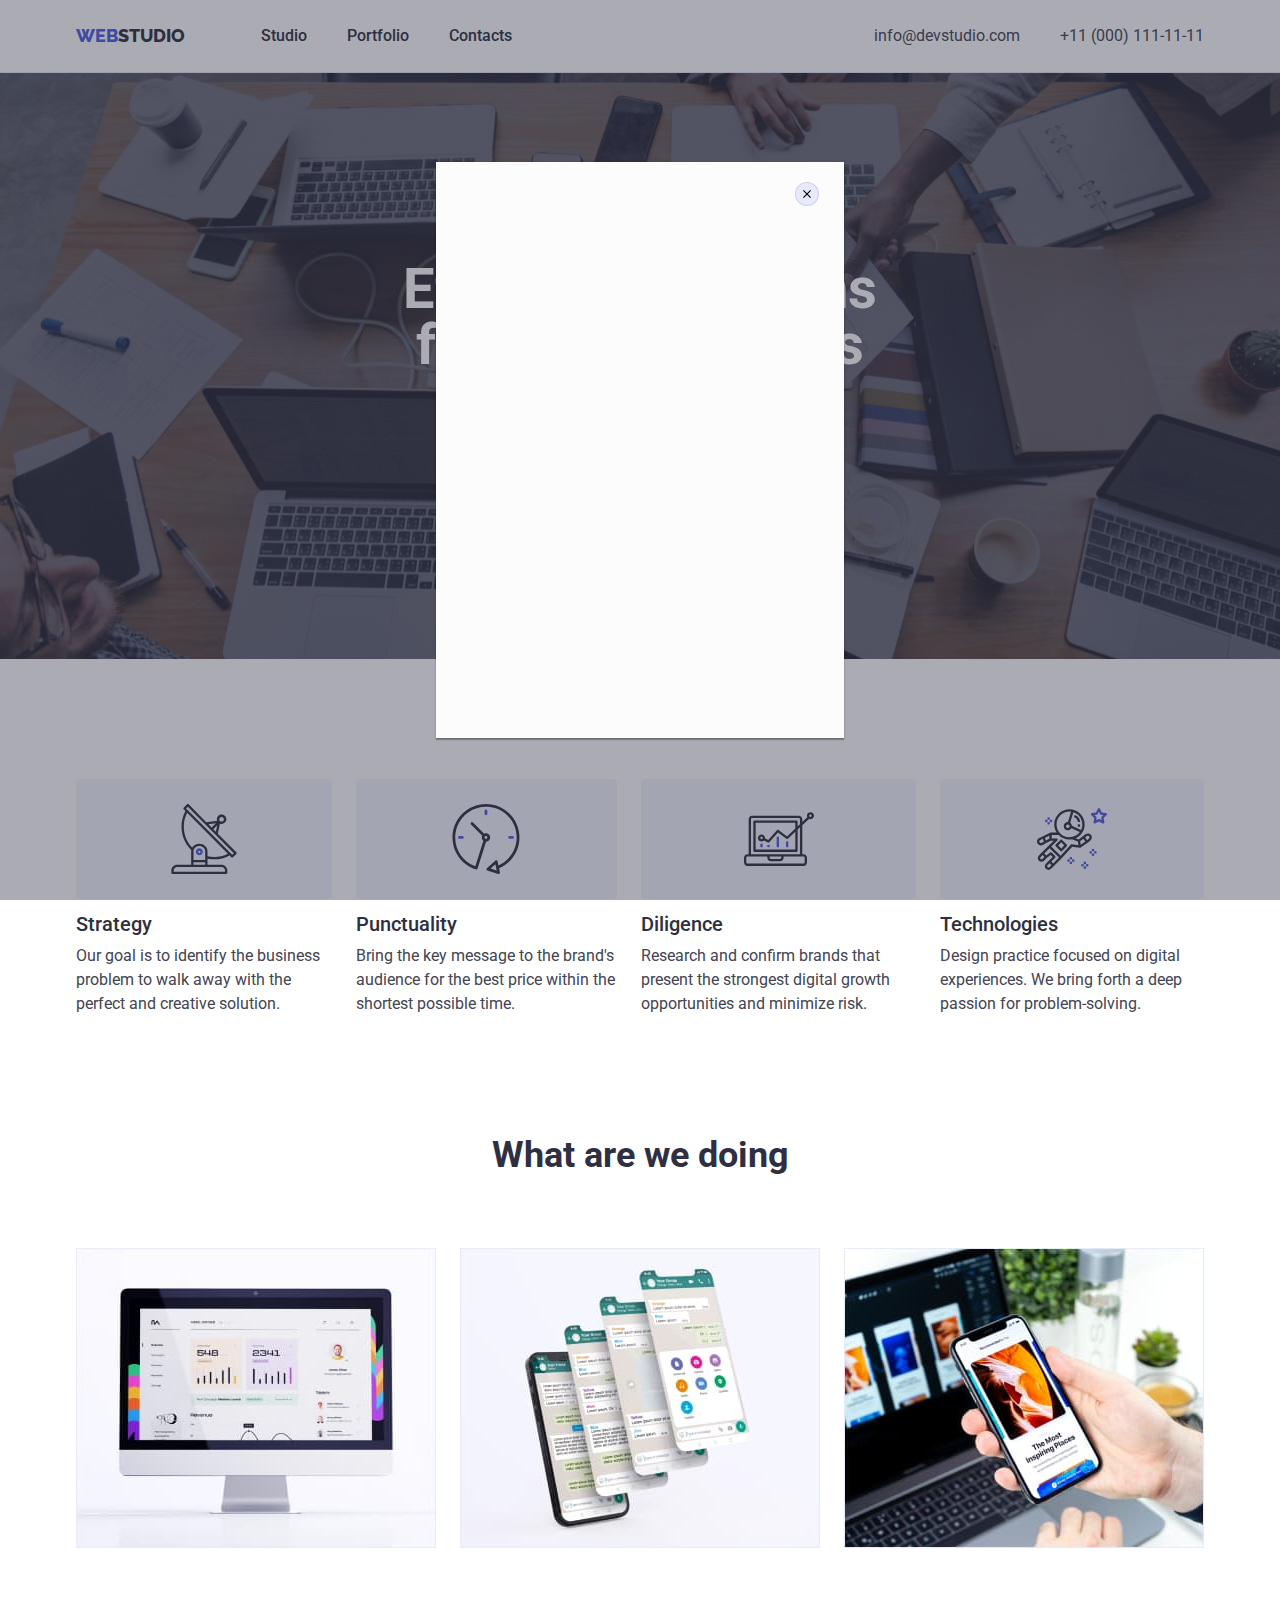
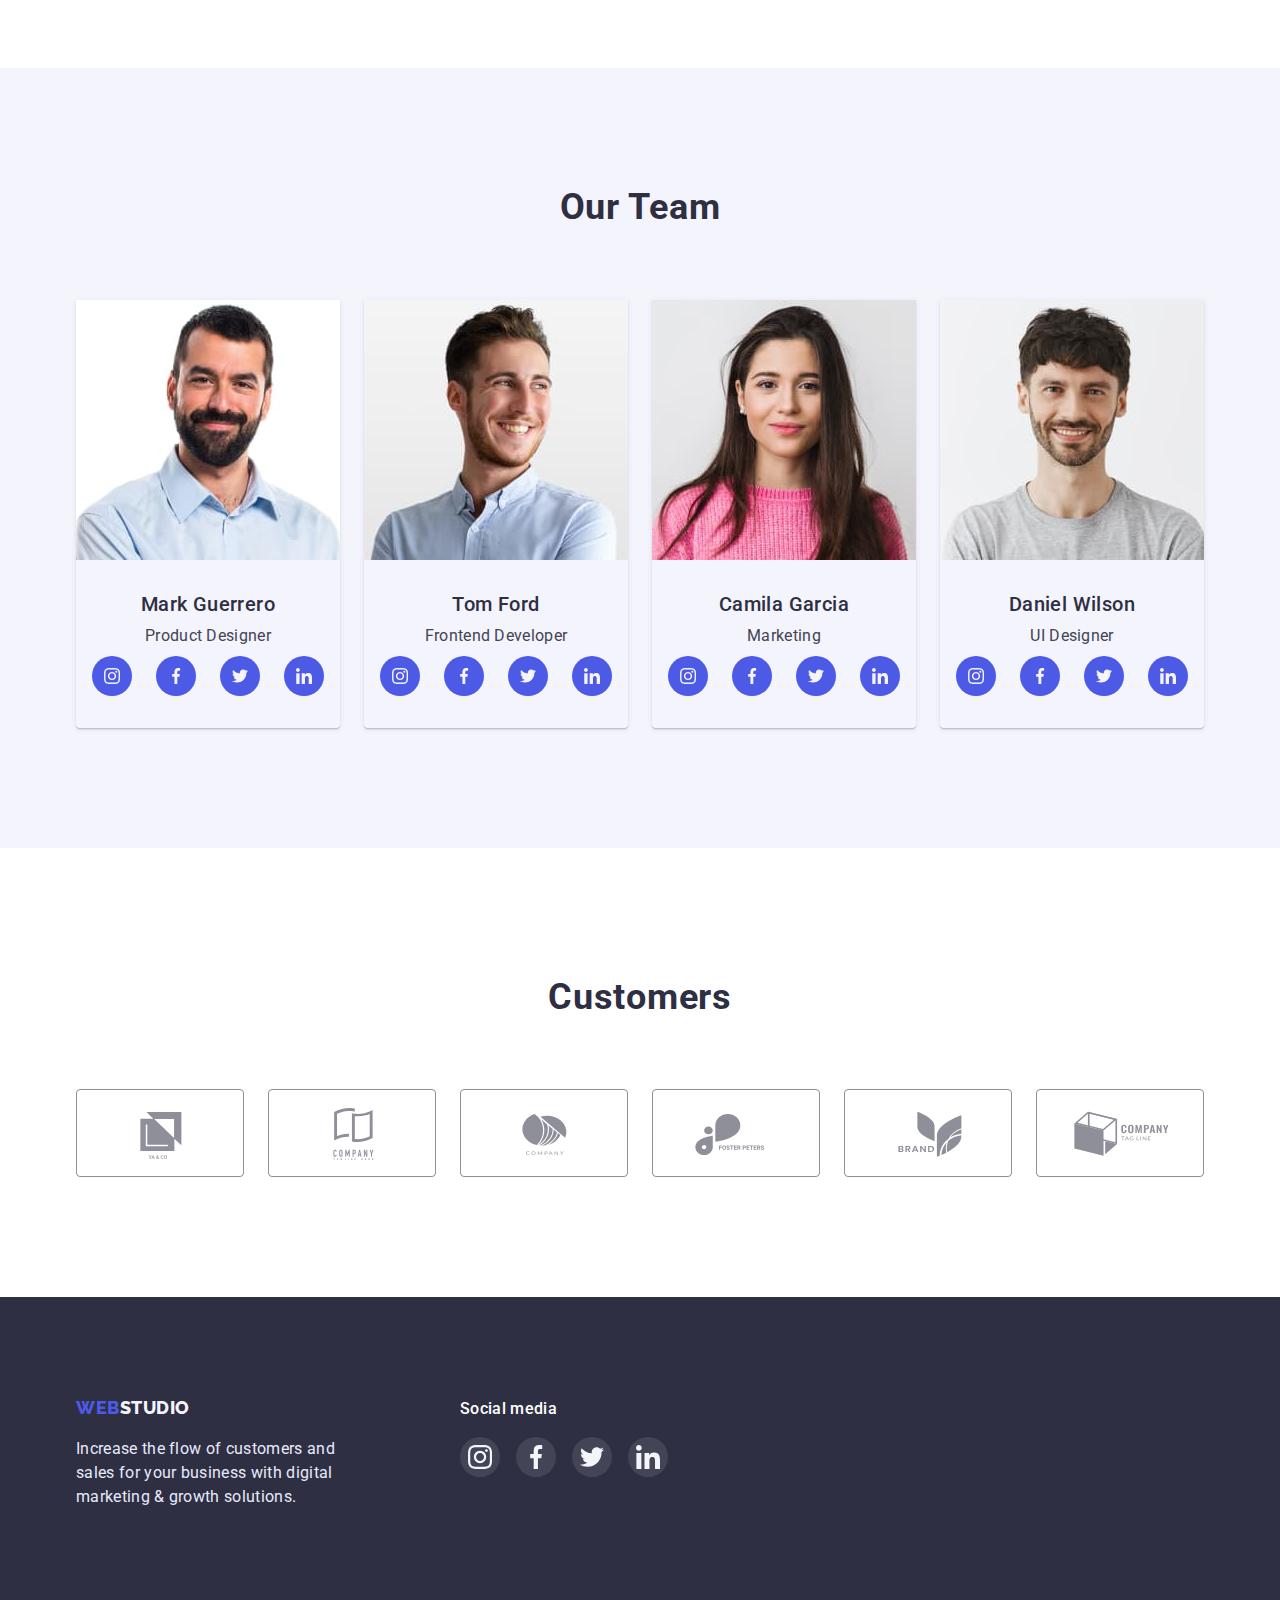
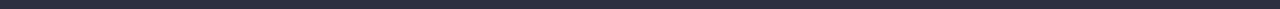
==== index.html @ 288a05f1 "1" ====
<!DOCTYPE html>
<html lang="en">
  <head>
    <meta charset="UTF-8" />
    <meta http-equiv="X-UA-Compatible" content="IE=edge" />
    <meta name="viewport" content="width=device-width, initial-scale=1.0" />
    <title>Document</title>
    <link
      rel="stylesheet"
      href="https://cdn.jsdelivr.net/npm/modern-normalize@1.1.0/modern-normalize.min.css"
    />
    <link rel="preconnect" href="https://fonts.googleapis.com" />
    <link rel="preconnect" href="https://fonts.gstatic.com" crossorigin />
    <link
      href="https://fonts.googleapis.com/css2?family=Raleway:wght@800&family=Roboto:wght@400;500;700;900&display=swap"
      rel="stylesheet"
    />
    <link rel="stylesheet" href="./css/styles.css" />
  </head>
  <body>
    <!--Шапка-->
    <header class="header">
      <div class="container flex-header">
        <nav class="nav">
          <a class="logo link" href="./index.html"
            ><span class="span-logo">Web</span>Studio</a
          >
          <ul class="menu list">
            <li class="menu-item">
              <a class="menu-list link" href="./index.html">Studio</a>
            </li>
            <li class="menu-item">
              <a class="menu-list link" href="./portfolio.html">Portfolio</a>
            </li>
            <li class="menu-item">
              <a class="menu-list link" href="">Contacts</a>
            </li>
          </ul>
        </nav>
        <!--контакти-->
        <ul class="header-contact list">
          <li class="contact-item">
            <a class="contact-link link" href="mailto:info@devstudio.com"
              >info@devstudio.com</a
            >
          </li>
          <li class="contact-item">
            <a class="contact-link link" href="tel:+110001111111"
              >+11 (000) 111-11-11</a
            >
          </li>
        </ul>
      </div>
    </header>
    <main>
      <!--Hero-->
      <section class="hero">
        <div class="container">
          <h1 class="hero-title">
            Effective Solutions <br />
            for Your Business
          </h1>
          <button class="hero-btn" type="button" data-modal-open>
            Order Service
          </button>
        </div>
      </section>
      <!--навички-->
      <section class="about">
        <div class="container">
          <h2 class="visually-hidden">Our qualities</h2>
          <ul class="about-list list">
            <li class="about-item icon-strategy">
              <div class="icon">
                <svg width="70" height="70">
                  <use href="./images/sprite.svg#icon-strategy"></use>
                </svg>
              </div>
              <h3 class="about-title">Strategy</h3>
              <p class="about-text">
                Our goal is to identify the business problem to walk away with
                the perfect and creative solution.
              </p>
            </li>
            <li class="about-item icon-punctualy">
              <div class="icon">
                <svg width="70" height="70">
                  <use href="./images/sprite.svg#icon-punctuality"></use>
                </svg>
              </div>
              <h3 class="about-title">Punctuality</h3>
              <p class="about-text">
                Bring the key message to the brand's audience for the best price
                within the shortest possible time.
              </p>
            </li>
            <li class="about-item icon-diligence">
              <div class="icon">
                <svg width="70" height="70">
                  <use href="./images/sprite.svg#icon-diligence"></use>
                </svg>
              </div>
              <h3 class="about-title">Diligence</h3>
              <p class="about-text">
                Research and confirm brands that present the strongest digital
                growth opportunities and minimize risk.
              </p>
            </li>
            <li class="about-item icon-tehnologies">
              <div class="icon">
                <svg width="70" height="70">
                  <use href="./images/sprite.svg#icon-technologies"></use>
                </svg>
              </div>
              <h3 class="about-title">Technologies</h3>
              <p class="about-text">
                Design practice focused on digital experiences. We bring forth a
                deep passion for problem-solving.
              </p>
            </li>
          </ul>
        </div>
      </section>
      <!--що ми робимо-->
      <section class="work">
        <div class="container">
          <h2 class="work-title">What are we doing</h2>
          <ul class="work-list list">
            <li class="work-item">
              <img
                src="./images/Rectangle1.jpg"
                alt="computer monitor"
                width="360"
                height="300"
              />
            </li>
            <li class="work-item">
              <img
                src="./images/Rectangle2.jpg"
                alt="smartphone"
                width="360"
                height="300"
              />
            </li>
            <li class="work-item">
              <img
                src="./images/Rectangle3.jpg"
                alt="smartphone with laptop"
                width="360"
                height="300"
              />
            </li>
          </ul>
        </div>
      </section>
      <!--our-team-->
      <section class="team-section">
        <div class="container">
          <h2 class="team-title">Our Team</h2>
          <ul class="team-list list">
            <li class="team-item">
              <img
                src="./images/Mark-Guerrero.jpg"
                alt="Mark-Guerrero"
                width="264"
                height="260"
              />
              <div class="team-card">
                <h3 class="title-team">Mark Guerrero</h3>
                <p class="team-text">Product Designer</p>
                <ul class="soc-list list">
                  <li class="soc-item-team">
                    <a class="soc-link-team link" href="">
                      <svg width="16" height="16" class="icon-team">
                        <use href="./images/sprite.svg#icon-instagram"></use>
                      </svg>
                    </a>
                  </li>
                  <li class="soc-item-team">
                    <a class="soc-link-team link" href=""
                      ><svg width="16" height="16" class="icon-team">
                        <use
                          href="./images/sprite.svg#icon-facebook"
                        ></use></svg
                    ></a>
                  </li>
                  <li class="soc-item-team">
                    <a class="soc-link-team link" href=""
                      ><svg width="16" height="16" class="icon-team">
                        <use href="./images/sprite.svg#icon-twitter"></use></svg
                    ></a>
                  </li>
                  <li class="soc-item-team">
                    <a class="soc-link-team link" href=""
                      ><svg width="16" height="16" class="icon-team">
                        <use
                          href="./images/sprite.svg#icon-linkedin"
                        ></use></svg
                    ></a>
                  </li>
                </ul>
              </div>
            </li>
            <li class="team-item">
              <img
                src="./images/Tom-Ford.jpg"
                alt="Tom-Ford"
                width="264"
                height="260"
              />
              <div class="team-card">
                <h3 class="title-team">Tom Ford</h3>
                <p class="team-text">Frontend Developer</p>
                <ul class="soc-list list">
                  <li class="soc-item-team">
                    <a class="soc-link-team link" href="">
                      <svg width="16" height="16" class="icon-team">
                        <use href="./images/sprite.svg#icon-instagram"></use>
                      </svg>
                    </a>
                  </li>
                  <li class="soc-item-team">
                    <a class="soc-link-team link" href=""
                      ><svg width="16" height="16" class="icon-team">
                        <use
                          href="./images/sprite.svg#icon-facebook"
                        ></use></svg
                    ></a>
                  </li>
                  <li class="soc-item-team">
                    <a class="soc-link-team link" href=""
                      ><svg width="16" height="16" class="icon-team">
                        <use href="./images/sprite.svg#icon-twitter"></use></svg
                    ></a>
                  </li>
                  <li class="soc-item-team">
                    <a class="soc-link-team link" href=""
                      ><svg width="16" height="16" class="icon-team">
                        <use
                          href="./images/sprite.svg#icon-linkedin"
                        ></use></svg
                    ></a>
                  </li>
                </ul>
              </div>
            </li>
            <li class="team-item">
              <img
                src="./images/Camila-Garcia.jpg"
                alt="Camila-Garcia"
                width="264"
                height="260"
              />
              <div class="team-card">
                <h3 class="title-team">Camila Garcia</h3>
                <p class="team-text">Marketing</p>
                <ul class="soc-list list">
                  <li class="soc-item-team">
                    <a class="soc-link-team link" href="">
                      <svg width="16" height="16" class="icon-team">
                        <use href="./images/sprite.svg#icon-instagram"></use>
                      </svg>
                    </a>
                  </li>
                  <li class="soc-item-team">
                    <a class="soc-link-team link" href=""
                      ><svg width="16" height="16" class="icon-team">
                        <use
                          href="./images/sprite.svg#icon-facebook"
                        ></use></svg
                    ></a>
                  </li>
                  <li class="soc-item-team">
                    <a class="soc-link-team link" href=""
                      ><svg width="16" height="16" class="icon-team">
                        <use href="./images/sprite.svg#icon-twitter"></use></svg
                    ></a>
                  </li>
                  <li class="soc-item-team">
                    <a class="soc-link-team link" href=""
                      ><svg width="16" height="16" class="icon-team">
                        <use
                          href="./images/sprite.svg#icon-linkedin"
                        ></use></svg
                    ></a>
                  </li>
                </ul>
              </div>
            </li>
            <li class="team-item">
              <img
                src="./images/Daniel-Wilson.jpg"
                alt="Daniel-Wilson"
                width="264"
                height="260"
              />
              <div class="team-card">
                <h3 class="title-team">Daniel Wilson</h3>
                <p class="team-text">UI Designer</p>
                <ul class="soc-list list">
                  <li class="soc-item-team">
                    <a class="soc-link-team link" href="">
                      <svg width="16" height="16" class="icon-team">
                        <use href="./images/sprite.svg#icon-instagram"></use>
                      </svg>
                    </a>
                  </li>
                  <li class="soc-item-team">
                    <a class="soc-link-team link" href=""
                      ><svg width="16" height="16" class="icon-team">
                        <use
                          href="./images/sprite.svg#icon-facebook"
                        ></use></svg
                    ></a>
                  </li>
                  <li class="soc-item-team">
                    <a class="soc-link-team link" href=""
                      ><svg width="16" height="16" class="icon-team">
                        <use href="./images/sprite.svg#icon-twitter"></use></svg
                    ></a>
                  </li>
                  <li class="soc-item-team">
                    <a class="soc-link-team link" href=""
                      ><svg width="16" height="16" class="icon-team">
                        <use
                          href="./images/sprite.svg#icon-linkedin"
                        ></use></svg
                    ></a>
                  </li>
                </ul>
              </div>
            </li>
          </ul>
        </div>
      </section>
      <section class="customers">
        <div class="container">
          <h2 class="customers-title">Customers</h2>
          <ul class="customers-list list">
            <li class="customers-item">
              <a class="customers-link" href="">
                <svg class="icon-customers" width="104" height="56">
                  <use
                    href="./images/sprite.svg#icon-Logo1
                  "
                  ></use></svg
              ></a>
            </li>
            <li class="customers-item">
              <a class="customers-link" href="">
                <svg class="icon-customers" width="104" height="56">
                  <use href="./images/sprite.svg#icon-Logo2"></use></svg
              ></a>
            </li>
            <li class="customers-item">
              <a class="customers-link" href="">
                <svg class="icon-customers" width="104" height="56">
                  <use href="./images/sprite.svg#icon-Logo3"></use></svg
              ></a>
            </li>
            <li class="customers-item">
              <a class="customers-link" href="">
                <svg class="icon-customers" width="104" height="56">
                  <use href="./images/sprite.svg#icon-Logo4"></use></svg
              ></a>
            </li>
            <li class="customers-item">
              <a class="customers-link" href="">
                <svg class="icon-customers" width="104" height="56">
                  <use href="./images/sprite.svg#icon-Logo5"></use></svg
              ></a>
            </li>
            <li class="customers-item">
              <a class="customers-link" href="">
                <svg class="icon-customers" width="104" height="56">
                  <use href="./images/sprite.svg#icon-Logo6"></use></svg
              ></a>
            </li>
          </ul>
        </div>
      </section>
    </main>
    <footer class="footer">
      <div class="container flex-footer">
        <div class="old-footer">
          <a class="logo-footer link" href="./index.html"
            ><span class="footer-span-logo">Web</span>Studio</a
          >
          <p class="footer-text">
            Increase the flow of customers and sales for your business with
            digital marketing & growth solutions.
          </p>
        </div>

        <div class="soc-div">
          <h2 class="media">Social media</h2>
          <ul class="soc-list list">
            <li class="soc-item">
              <a class="soc-link link" href="">
                <svg width="24" height="24" class="icon-footer">
                  <use href="./images/sprite.svg#icon-instagram"></use>
                </svg>
              </a>
            </li>
            <li class="soc-item">
              <a class="soc-link link" href=""
                ><svg width="24" height="24" class="icon-footer">
                  <use href="./images/sprite.svg#icon-facebook"></use></svg
              ></a>
            </li>
            <li class="soc-item">
              <a class="soc-link link" href=""
                ><svg width="24" height="24" class="icon-footer">
                  <use href="./images/sprite.svg#icon-twitter"></use></svg
              ></a>
            </li>
            <li class="soc-item">
              <a class="soc-link link" href=""
                ><svg width="24" height="24" class="icon-footer">
                  <use href="./images/sprite.svg#icon-linkedin"></use></svg
              ></a>
            </li>
          </ul>
        </div>
      </div>
    </footer>
    <div class="backdrop" data-modal>
      <div class="modal">
        <button type="button" class="modal-close-btn" data-modal-close>
          <svg class="modal-close-btn-icon" width="8" height="8">
            <use href="./images/sprite.svg#close-modal"></use>
          </svg>
        </button>
      </div>
    </div>
    <script src="./js/modal.js"></script>
  </body>
</html>
---- css/styles.css ----
:root {
  --NAVY-BLUE: #2e2f42;
  --IRIS: #4d5ae5;
  --HOVER: #434455;
  --white: #ffffff;
  --ocean: #404bbf;
  --transition-dur-and-func: 2250ms cubic-bezier(0.4, 0, 0.2, 1);
}

/* основной текст NAVY BLUE  color: #2E2F42*/
/* заголовок секции герой color: #FFFFFF; */
/* вторичный текст SLATE color: #434455; */
/* текст футер логотипа CLOUD  IRIS color: #4D5AE5; color: #F4F4FD; */
/* текст футер CORNFLOWER color: #E7E9FC; */
/* твет акцент IRIS color: #4D5AE5; */
/* цвет фона темный NAVY BLUE background: #2E2F42;*/
/* цвет фона светлый background: #F4F4FD; */
/* цвет фона белый background: #FFFFFF; */

/* сброс стилей */
h1,
h2,
h3,
h4,
h5,
h6,
p {
  margin-top: 0;
  margin-bottom: 0;
}

ul,
ol {
  margin-top: 0;
  margin-bottom: 0;
  padding-left: 0;
}

.link {
  text-decoration: none;
}

.list {
  list-style: none;
}

img {
  display: block;
  max-width: 100%;
}

/* end */

/* глобальные */

body {
  font-family: "Roboto";
  font-weight: 500;
  font-size: 16px;
  line-height: 1.5;
  color: var(--NAVY-BLUE);
}

button {
  cursor: pointer;
}

/* end */

/* container */

.container {
  width: 1158px;
  margin: auto;
  padding: 0 15px;
}

/* end */

/* Хедер */
.list {
  display: flex;
}
.header {
  padding: 24px 0;
  border-bottom: 1px solid #e7e9fc;
}

.logo {
  font-family: "Raleway";
  font-weight: 800;
  font-size: 18px;
  line-height: 1.3;
  color: var(--NAVY-BLUE);
  text-transform: uppercase;
  margin-right: 76px;
}

.logo:focus {
  color: var(--IRIS);
}

.span-logo {
  color: var(--IRIS);
}

.nav {
  display: flex;
}
.menu {
  display: flex;
}

.menu-item:not(:last-child) {
  margin-right: 40px;
}

.menu-list {
  font-weight: 500;
  font-size: 16px;
  line-height: 1.5;
  color: var(--NAVY-BLUE);
}
.menu-list:hover,
.menu-list:focus {
  color: var(--IRIS);
}

.header-contact {
  display: flex;
  margin-left: auto;
}

.contact-link {
  font-weight: 400;
  font-size: 16px;
  line-height: 1.5;
  color: var(--HOVER);
}

.contact-link:hover,
.contact-link:focus {
  color: var(--IRIS);
}
.flex-header {
  display: flex;
}

.contact-item:not(:last-child) {
  margin-right: 40px;
}
/* end */

/* heto */

.hero {
  background-color: var(--NAVY-BLUE);
  background-image: linear-gradient(
      to right,
      rgba(46, 47, 66, 0.7),
      rgba(46, 47, 66, 0.7)
    ),
    url(../images/bkc-img.jpg);
  background-repeat: no-repeat;
  object-fit: cover;
  padding: 188px 0;
  text-align: center;
  max-width: 1440px;
  margin: 0 auto;
}

.hero-title {
  color: var(--white);
  font-weight: 700;
  font-size: 56px;
  line-height: 1;
  margin-bottom: 48px;
  /* width: 494px; */
}

.hero-btn {
  background: #4d5ae5;
  color: var(--white);
  font-weight: 500;
  box-shadow: 0px 4px 4px rgba(0, 0, 0, 0.15);
  border-radius: 4px;
  padding: 16px 32px;
  border: none;
}

.hero-btn:hover,
.hero-btn:focus {
  background-color: var(--ocean);
}

/* end */

/* about */

.about {
  padding: 120px 0;
}

.visually-hidden {
  position: absolute;
  white-space: nowrap;
  width: 1px;
  height: 1px;
  overflow: hidden;
  border: 0;
  padding: 0;
  clip: rect(0 0 0 0);
  clip-path: inset(50%);
  margin: -1px;
}

.about-list {
  display: flex;
}

.about-list .icon {
  display: flex;
  align-items: center;
  justify-content: center;

  width: 100%;
  height: 120px;
  margin-bottom: 13px;

  background-color: #f4f4fd;
  border-radius: 4px;
}
.about-item {
  width: calc((100%-72) / 4);
  margin-right: 24px;
}

.about-item:last-child {
  margin-right: 0;
}

.about-title {
  font-weight: 500;
  font-size: 20px;
  line-height: 24px;
  margin-bottom: 8px;
}

.about-text {
  color: var(--HOVER);
  font-weight: 400;
  font-size: 16px;
  line-height: 1.5;
}

/* .about-item::before {
  display: block;
  content: "";
  background-size: contain;
  background-repeat: no-repeat;
  background-position: center;
  height: 112px;
  background-color: #f4f4fd;
}

.icon-strategy::before {
  background-image: url(../images/strategy.svg);
}

.icon-punctualy::before {
  background-image: url(../images/punctuality.svg);
}

.icon-diligence::before {
  background-image: url(../images/diligence.svg);
}

.icon-tehnologies::before {
  background-image: url(../images/technologies.svg);
} */

/* end */

/* work */

.work {
  padding-bottom: 120px;
}

.work-title {
  text-align: center;
  font-size: 36px;
  line-height: 1.1;
  margin-bottom: 72px;
}

.work-list {
  display: flex;
}

.work-item {
  width: calc((100%-48) / 3);
  margin-right: 24px;
}

.work-item:last-child {
  margin: 0;
}

/* end */

/* team */

.team-section {
  padding: 120px 0;
  background-color: #f4f4fd;
}

.team-list {
  display: flex;
}

.team-title {
  font-size: 36px;
  line-height: 1.1;
  text-align: center;
  letter-spacing: 0.02em;
  text-transform: capitalize;
  margin-bottom: 72px;
  color: var(--NAVY-BLUE);
}

.team-item {
  box-shadow: 0px 1px 6px rgba(46, 47, 66, 0.08),
    0px 1px 1px rgba(46, 47, 66, 0.16), 0px 2px 1px rgba(46, 47, 66, 0.08);
  border-radius: 0px 0px 4px 4px;
  width: calc((100%-72) / 4);
  margin-right: 24px;
}
.team-card {
  padding: 0px 16px 32px 16px;
}
.soc-list-team {
  display: flex;
}

.soc-link-team {
  display: flex;
  justify-content: center;
  align-items: center;
  width: 40px;
  height: 40px;
  border-radius: 50%;
  background-color: var(--IRIS);
}

.soc-link-team:is(:hover, :focus) {
  background-color: var(--ocean);
}

.soc-item-team:not(:last-child) {
  margin-right: 24px;
}

.team-item:last-child {
  margin-right: 0;
}

.title-team {
  font-weight: 500;
  font-size: 20px;
  line-height: 1.2;
  text-align: center;
  letter-spacing: 0.02em;
  color: var(--NAVY-BLUE);
  margin-bottom: 8px;
  margin-top: 32px;
}

.team-text {
  font-weight: 400;
  font-size: 16px;
  line-height: 1.5;
  text-align: center;
  letter-spacing: 0.02em;
  color: var(--HOVER);
  margin-bottom: 8px;
}

/* end */

/* customrers */

.customers {
  padding-top: 130px;
  padding-bottom: 120px;
}

.customers-title {
  font-weight: 700;
  font-size: 36px;
  line-height: 1.1;
  text-align: center;
  letter-spacing: 0.02em;
  text-transform: capitalize;
  color: var(--NAVY-BLUE);
  margin-bottom: 72px;
}

.customers-list {
  display: flex;
  justify-content: space-between;
}
.customers-item {
  height: 88px;
  width: 168px;
}

.customers-link {
  display: flex;
  align-items: center;
  justify-content: center;
  width: 100%;
  height: 100%;
  color: #8e8f99;
  border: 1px solid #8e8f99;
  border-radius: 4px;
}

.customers-link:focus,
.customers-link:hover {
  color: var(--ocean);
  border: 1px solid var(--ocean);
}

.icon-customers {
  fill: currentColor;
}

.customers-list .customers-link:hover .icon-customers,
.customers-list .customers-link:focus .icon-customers {
  fill: currentColor;

  transition-duration: 250ms;
  transition-timing-function: cubic-bezier(0.4, 0, 0.2, 1);
}
/* footer */
.footer {
  background-color: var(--NAVY-BLUE);
  padding: 100px 0;
}

.logo-footer {
  font-family: "Raleway";
  font-weight: 800;
  font-size: 18px;
  line-height: 1.2;
  letter-spacing: 0.03em;
  text-transform: uppercase;
  color: #f4f4fd;
}

.footer-span-logo {
  color: var(--IRIS);
}

.footer-text {
  color: #e7e9fc;
  font-family: "Roboto";
  font-weight: 400;
  font-size: 16px;
  line-height: 1.5;
  letter-spacing: 0.02em;
  width: 264px;
  margin-top: 16px;
}

.flex-footer {
  display: flex;
  /* align-items: center; */
}

.old-footer {
  margin-right: 120px;
}

.media {
  font-weight: 500;
  font-size: 16px;
  line-height: 1.5;
  letter-spacing: 0.02em;
  color: #ffffff;
  margin-bottom: 16px;
}

.soc-list {
  display: flex;
}

.soc-link {
  display: flex;
  justify-content: center;
  align-items: center;
  width: 40px;
  height: 40px;
  border-radius: 50%;
  background-color: rgba(255, 255, 255, 0.1);
}

.soc-link:is(:hover, :focus) {
  background-color: #31d0aa;
}

.soc-item:not(:last-child) {
  margin-right: 16px;
}

/* portfolio */

/* filrt */

.section-portfolio {
  padding-top: 96px;
  padding-bottom: 120px;
}

.filtr {
  display: flex;
  justify-content: center;
  margin-bottom: 72px;
}

.filtr-item:not(:last-child) {
  margin-right: 24px;
}

.filtr-btn {
  background-color: #f4f4fd;
  color: var(--IRIS);
  font-weight: 500;
  border-radius: 4px;
  padding: 12px 24px;
  border: 1px solid #e7e9fc;
}

.filtr-btn:focus,
.filtr-btn:hover {
  color: var(--white);
  font-weight: 500;
  background: var(--ocean);
  box-shadow: 0px 3px 1px rgba(0, 0, 0, 0.1), 0px 2px 1px rgba(0, 0, 0, 0.08),
    0px 2px 2px rgba(0, 0, 0, 0.12);
  border: 1px solid var(--ocean);
  border-radius: 4px;
  padding: 12px 24px;
}

/* end */

/* portfolio-list */

.portfolio-list {
  display: flex;
  flex-wrap: wrap;
}

.portfolio-item {
  width: calc((100% - 48px) / 3);
  margin-right: 24px;
  box-shadow: 0px 1px 6px rgba(46, 47, 66, 0.08);
}

.portfolio-item:hover {
  box-shadow: 0px 1px 6px rgba(46, 47, 66, 0.08),
    0px 1px 1px rgba(46, 47, 66, 0.16), 0px 2px 1px rgba(46, 47, 66, 0.08);
}

.portfolio-item:nth-child(3n) {
  margin: 0;
}

.portfolio-item:nth-last-of-type(n + 4) {
  margin-bottom: 48px;
}

.portfolio-title {
  font-weight: 500;
  font-size: 20px;
  line-height: 1.2;
  color: var(--NAVY-BLUE);
  margin-bottom: 8px;
}

.portfolio-text {
  font-size: 16px;
  line-height: 1.5;
  color: var(--HOVER);
}

.portfolio-card {
  padding: 32px 16px;
  border: 1px solid #e7e9fc;
  border-top: 0;
}

/* end */

/* MODAL WINDOW */

.backdrop {
  position: fixed;
  top: 0;
  left: 0;
  z-index: 100;
  width: 100%;
  height: 100%;
  background-color: rgba(46, 47, 66, 0.4);
  transition: opacity var(--transition-dur-and-func),
    visibility var(--transition-dur-and-func);
}

.modal {
  position: absolute;
  top: 50%;
  left: 50%;
  transform: translate(-50%, -50%) scaleY(1);
  width: 408px;
  height: 576px;
  background-color: #fcfcfc;
  box-shadow: 0px 1px 1px rgba(0, 0, 0, 0.14), 0px 1px 3px rgba(0, 0, 0, 0.12),
    0px 2px 1px rgba(0, 0, 0, 0.2);
  transition: transform 250ms linear;
}

.backdrop.is-hidden .modal {
  transform: translate(-50%, -50%) scaleY(0);
}

.modal-close-btn {
  position: absolute;
  top: 20px;
  right: 25px;
  display: flex;
  align-items: center;
  justify-content: center;
  width: 24px;
  height: 24px;
  background-color: #e7e9fc;
  border-radius: 50%;
  border: 1px solid rgba(0, 0, 0, 0.1);
  padding: 0;
  transition: background-color var(--transition-dur-and-func),
    border-color var(--transition-dur-and-func);
}

.modal-close-btn-icon {
  transition: fill var(--transition-dur-and-func);
}

.modal-close-btn:is(:hover, :focus) {
  border-color: var(--ocean);
  background-color: var(--ocean);
}

.modal-close-btn:is(:hover, :focus) .modal-close-btn-icon {
  fill: var(--white);
}

.backdrop.is-hidden {
  opacity: 0;
  visibility: hidden;
  pointer-events: none;
}
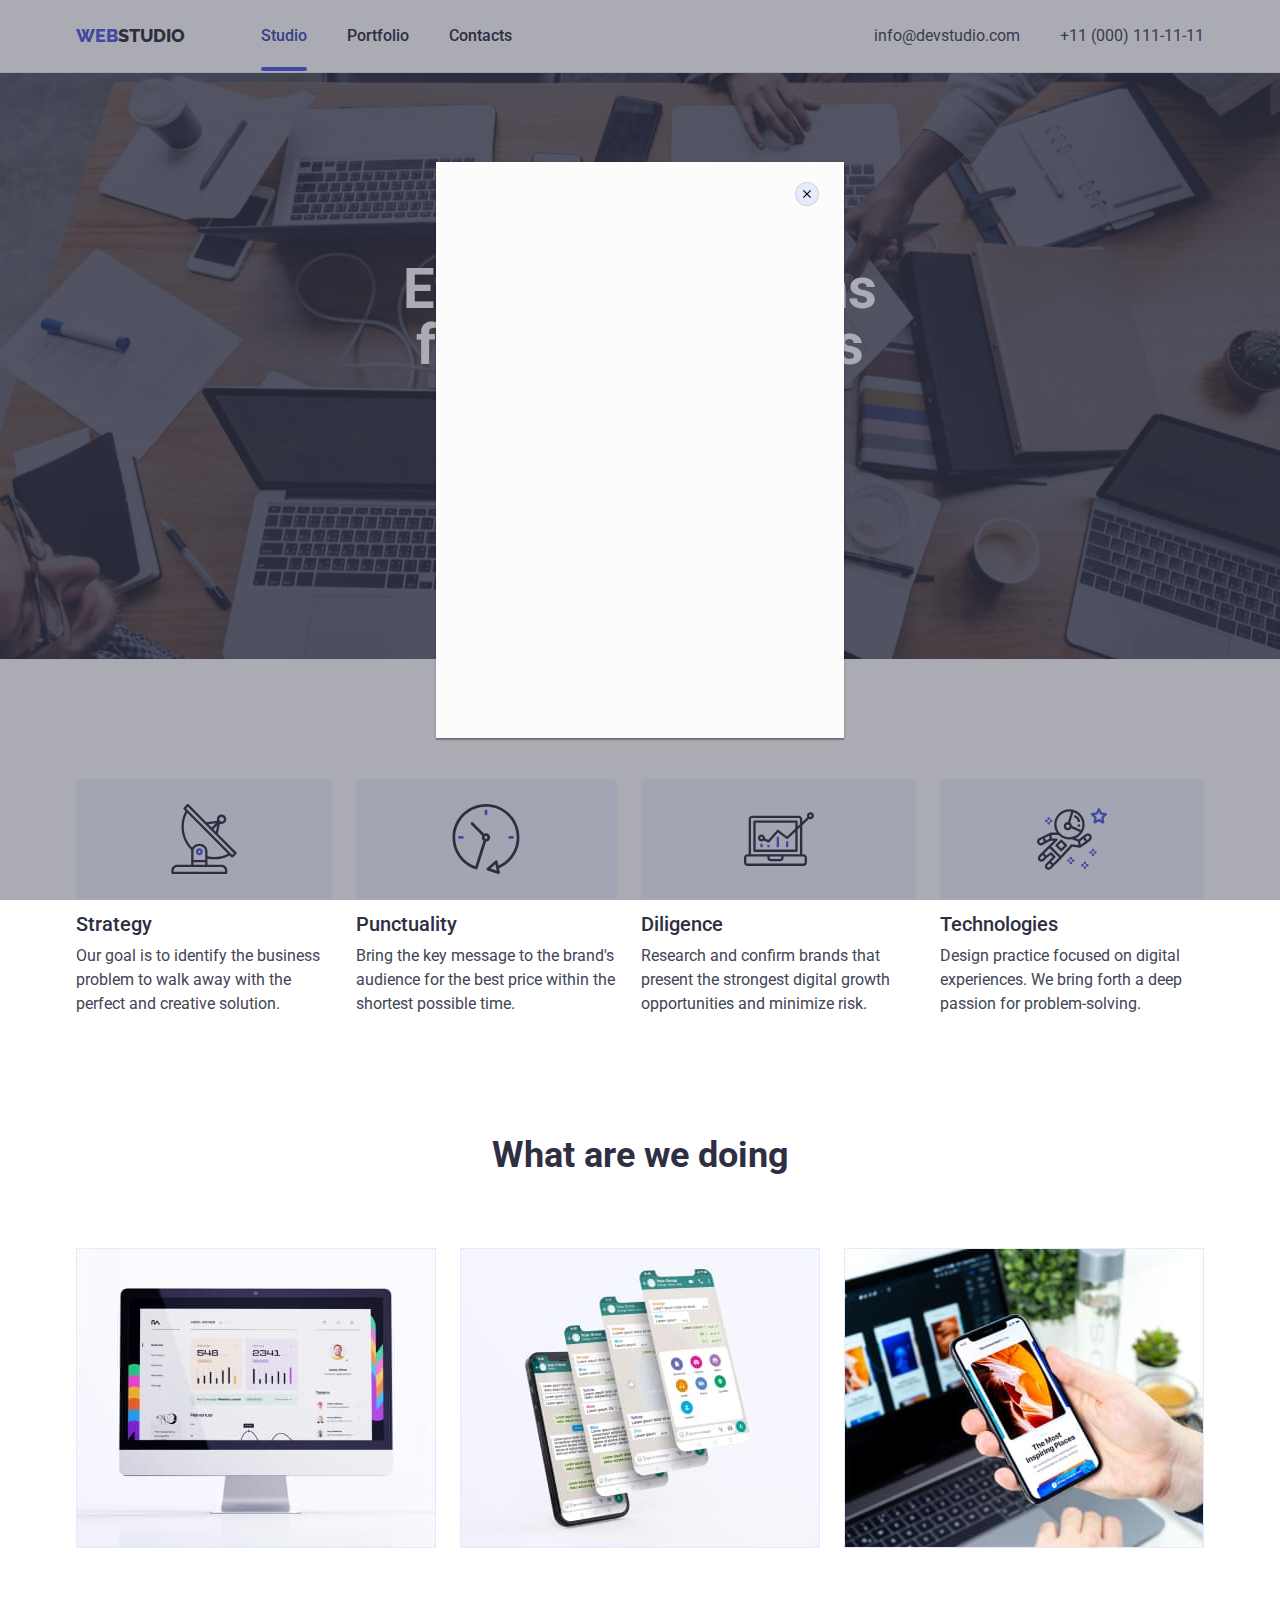
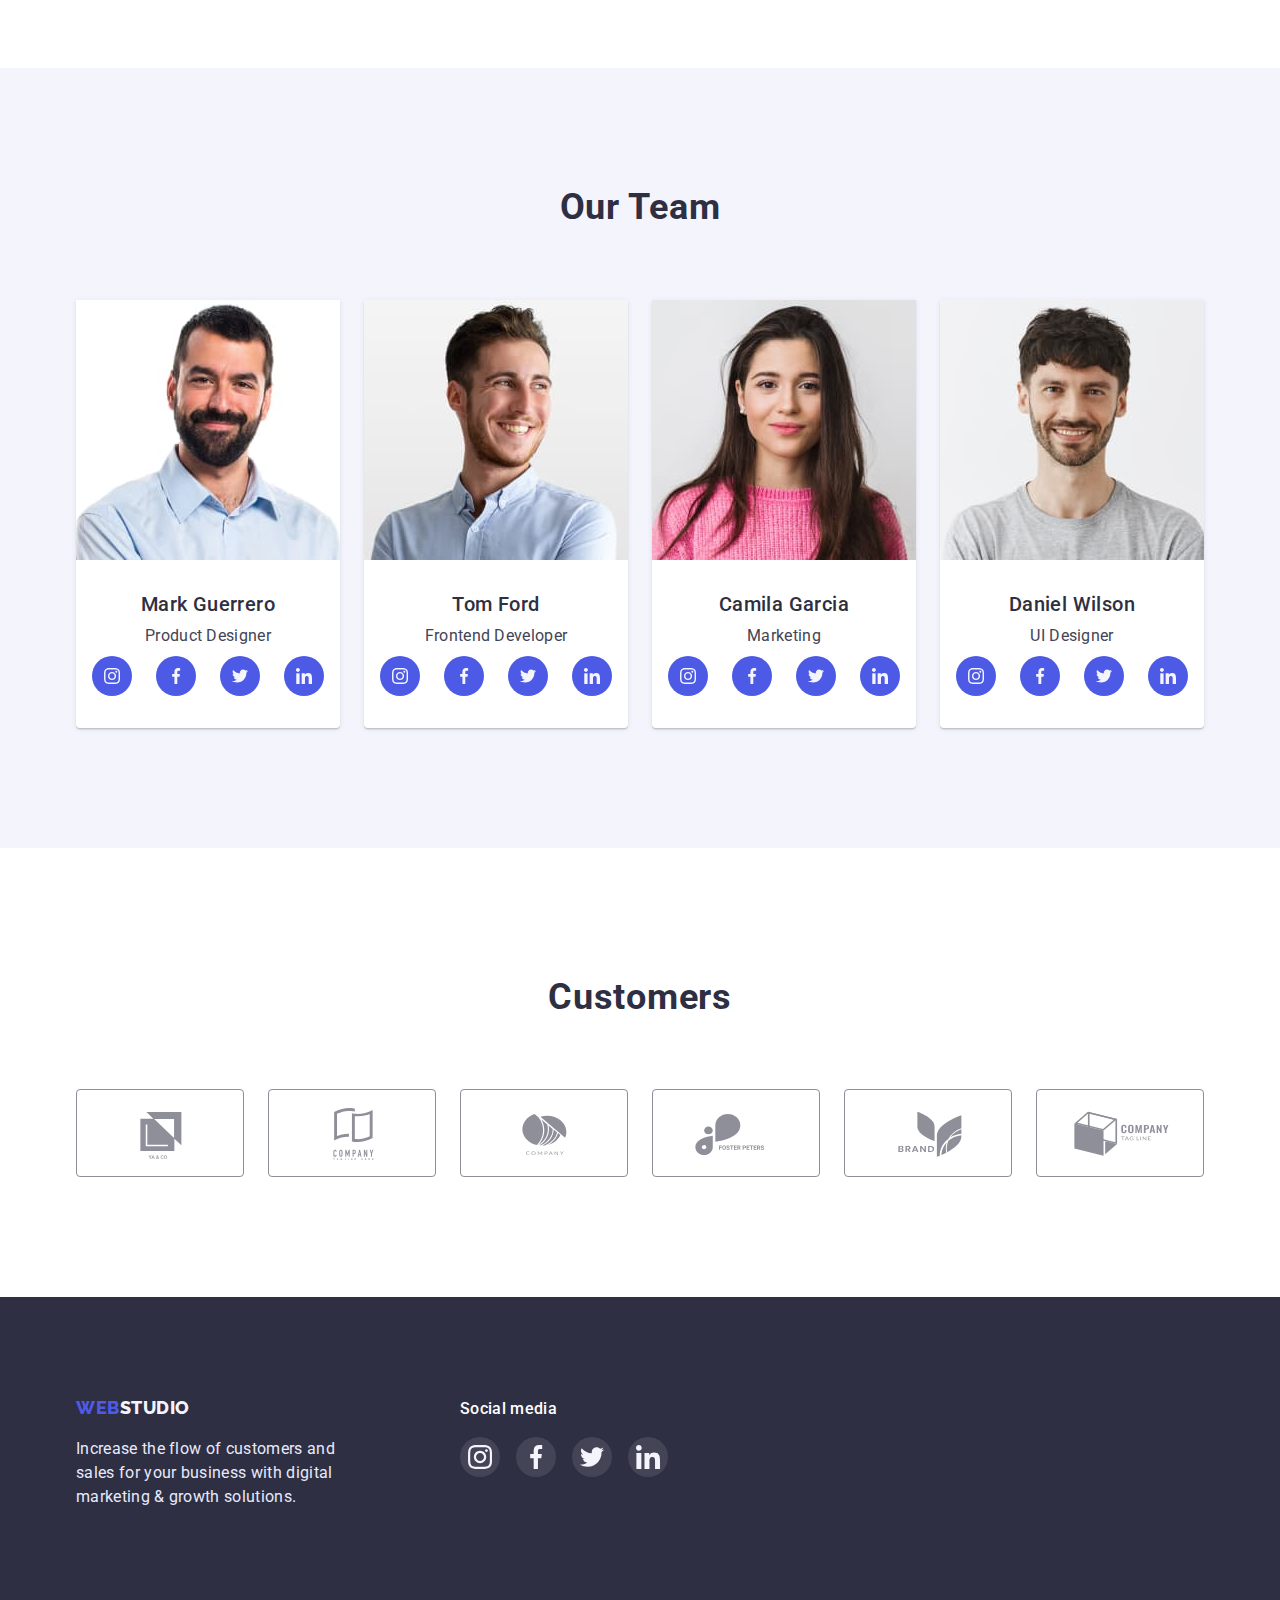
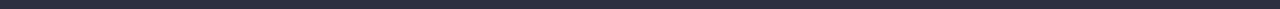
==== commit 86625912: "2" ====
--- a/index.html
+++ b/index.html
@@ -27,7 +27,7 @@
           >
           <ul class="menu list">
             <li class="menu-item">
-              <a class="menu-list link" href="./index.html">Studio</a>
+              <a class="menu-list link current" href="./index.html">Studio</a>
             </li>
             <li class="menu-item">
               <a class="menu-list link" href="./portfolio.html">Portfolio</a>
@@ -60,7 +60,7 @@
             Effective Solutions <br />
             for Your Business
           </h1>
-          <button class="hero-btn" type="button" data-modal-open>
+          <button class="hero-btn" data-modal-open type="button">
             Order Service
           </button>
         </div>
--- a/css/styles.css
+++ b/css/styles.css
@@ -94,6 +94,7 @@
   color: var(--NAVY-BLUE);
   text-transform: uppercase;
   margin-right: 76px;
+  transition: color var(--transition-dur-and-func);
 }
 
 .logo:focus {
@@ -120,10 +121,28 @@
   font-size: 16px;
   line-height: 1.5;
   color: var(--NAVY-BLUE);
+  transition: color var(--transition-dur-and-func);
 }
 .menu-list:hover,
 .menu-list:focus {
   color: var(--IRIS);
+}
+
+.current {
+  padding-bottom: 26px;
+  position: relative;
+  color: var(--ocean);
+}
+
+.current::after {
+  content: " ";
+  position: absolute;
+  left: 0;
+  bottom: 0px;
+  width: 100%;
+  height: 4px;
+  border-radius: 2px;
+  background-color: var(--IRIS);
 }
 
 .header-contact {
@@ -136,6 +155,7 @@
   font-size: 16px;
   line-height: 1.5;
   color: var(--HOVER);
+  transition: color var(--transition-dur-and-func);
 }
 
 .contact-link:hover,
@@ -186,6 +206,7 @@
   border-radius: 4px;
   padding: 16px 32px;
   border: none;
+  transition: background-color var(--transition-dur-and-func);
 }
 
 .hero-btn:hover,
@@ -331,6 +352,7 @@
 }
 
 .team-item {
+  background-color: var(--white);
   box-shadow: 0px 1px 6px rgba(46, 47, 66, 0.08),
     0px 1px 1px rgba(46, 47, 66, 0.16), 0px 2px 1px rgba(46, 47, 66, 0.08);
   border-radius: 0px 0px 4px 4px;
@@ -352,6 +374,7 @@
   height: 40px;
   border-radius: 50%;
   background-color: var(--IRIS);
+  transition: background-color var(--transition-dur-and-func);
 }
 
 .soc-link-team:is(:hover, :focus) {
@@ -425,6 +448,8 @@
   color: #8e8f99;
   border: 1px solid #8e8f99;
   border-radius: 4px;
+  transition: color var(--transition-dur-and-func),
+    border-color var(--transition-dur-and-func);
 }
 
 .customers-link:focus,
@@ -505,6 +530,7 @@
   height: 40px;
   border-radius: 50%;
   background-color: rgba(255, 255, 255, 0.1);
+  transition: background-color var(--transition-dur-and-func);
 }
 
 .soc-link:is(:hover, :focus) {
@@ -541,6 +567,8 @@
   border-radius: 4px;
   padding: 12px 24px;
   border: 1px solid #e7e9fc;
+  transition: background-color var(--transition-dur-and-func),
+    color var(--transition-dur-and-func);
 }
 
 .filtr-btn:focus,
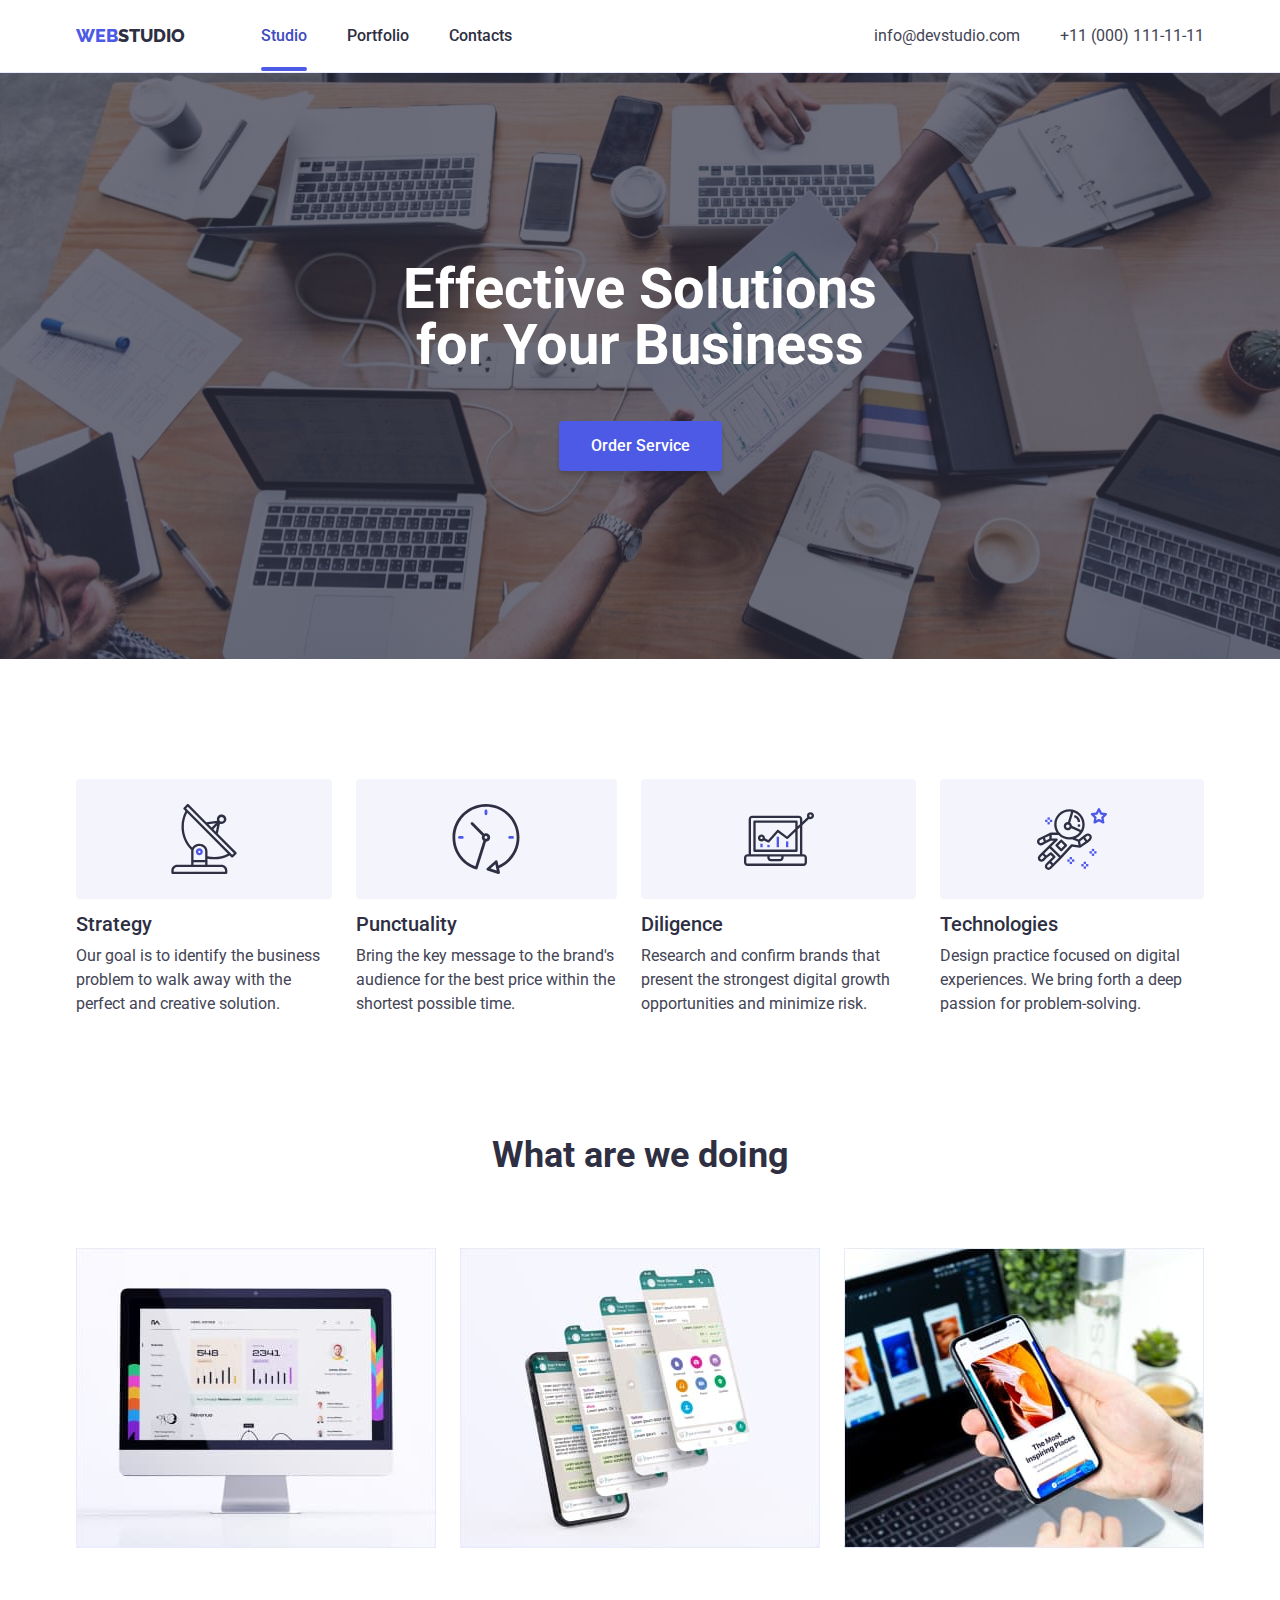
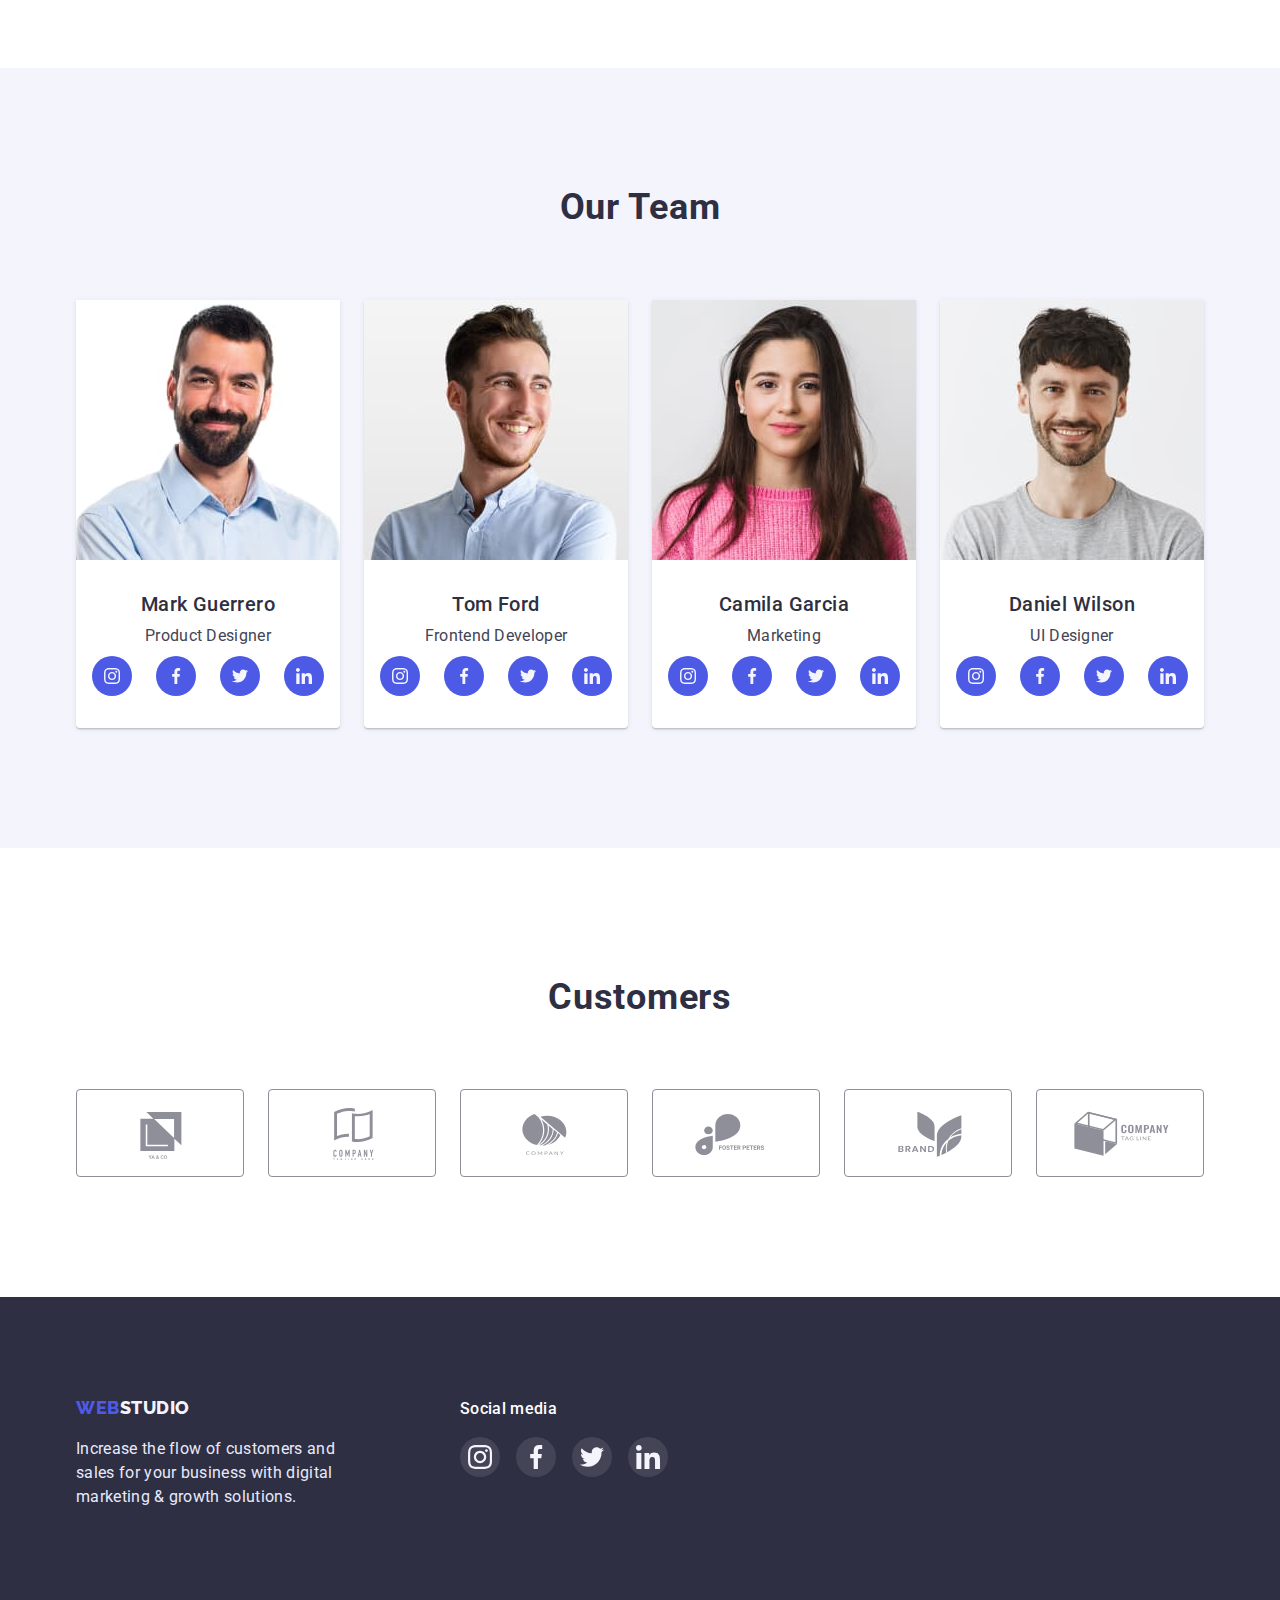
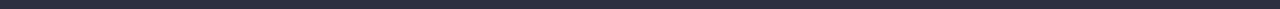
==== commit 72f78778: "3" ====
--- a/index.html
+++ b/index.html
@@ -26,13 +26,13 @@
             ><span class="span-logo">Web</span>Studio</a
           >
           <ul class="menu list">
-            <li class="menu-item">
+            <li class="menu-item scale">
               <a class="menu-list link current" href="./index.html">Studio</a>
             </li>
-            <li class="menu-item">
+            <li class="menu-item scale">
               <a class="menu-list link" href="./portfolio.html">Portfolio</a>
             </li>
-            <li class="menu-item">
+            <li class="menu-item scale">
               <a class="menu-list link" href="">Contacts</a>
             </li>
           </ul>
@@ -424,7 +424,7 @@
         </div>
       </div>
     </footer>
-    <div class="backdrop" data-modal>
+    <div class="backdrop is-hidden" data-modal>
       <div class="modal">
         <button type="button" class="modal-close-btn" data-modal-close>
           <svg class="modal-close-btn-icon" width="8" height="8">
--- a/css/styles.css
+++ b/css/styles.css
@@ -4,7 +4,7 @@
   --HOVER: #434455;
   --white: #ffffff;
   --ocean: #404bbf;
-  --transition-dur-and-func: 2250ms cubic-bezier(0.4, 0, 0.2, 1);
+  --transition-dur-and-func: 250ms cubic-bezier(0.4, 0, 0.2, 1);
 }
 
 /* основной текст NAVY BLUE  color: #2E2F42*/
@@ -128,6 +128,30 @@
   color: var(--IRIS);
 }
 
+.scale {
+  color: var(--NAVY-BLUE);
+  position: relative;
+  color: var(--ocean);
+}
+
+.scale::after {
+  content: " ";
+  position: absolute;
+  left: 0;
+  bottom: -24px;
+  width: 100%;
+  height: 4px;
+  border-radius: 2px;
+  background-color: var(--IRIS);
+  transform: scaleX(0);
+  transition: var(--transition-dur-and-func);
+}
+
+.scale:is(:hover, :focus)::after {
+  transform: scaleX(1);
+  border-radius: 4px;
+}
+
 .current {
   padding-bottom: 26px;
   position: relative;
@@ -143,6 +167,8 @@
   height: 4px;
   border-radius: 2px;
   background-color: var(--IRIS);
+  transform: scaleX(1);
+  transition: var(--transition-dur-and-func);
 }
 
 .header-contact {
@@ -596,6 +622,7 @@
   width: calc((100% - 48px) / 3);
   margin-right: 24px;
   box-shadow: 0px 1px 6px rgba(46, 47, 66, 0.08);
+  transition: box-shadow var(--transition-dur-and-func);
 }
 
 .portfolio-item:hover {
@@ -631,6 +658,34 @@
   border-top: 0;
 }
 
+.team-list-link-wrapper {
+  position: relative;
+  display: block;
+  overflow: hidden;
+}
+
+.card-hiden {
+  position: absolute;
+  left: 0;
+  top: 0;
+  width: 100%;
+  height: 100%;
+  overflow: auto;
+  transform: scaleX(0);
+
+  font-weight: 400;
+  font-size: 16px;
+  line-height: 1.5;
+  letter-spacing: 0.02em;
+  color: #f4f4fd;
+  padding: 40px 32px;
+  background-color: var(--IRIS);
+  transition: transform var(--transition-dur-and-func);
+}
+
+.team-list-link:is(:hover, :focus) .card-hiden {
+  transform: scaleX(1);
+}
 /* end */
 
 /* MODAL WINDOW */
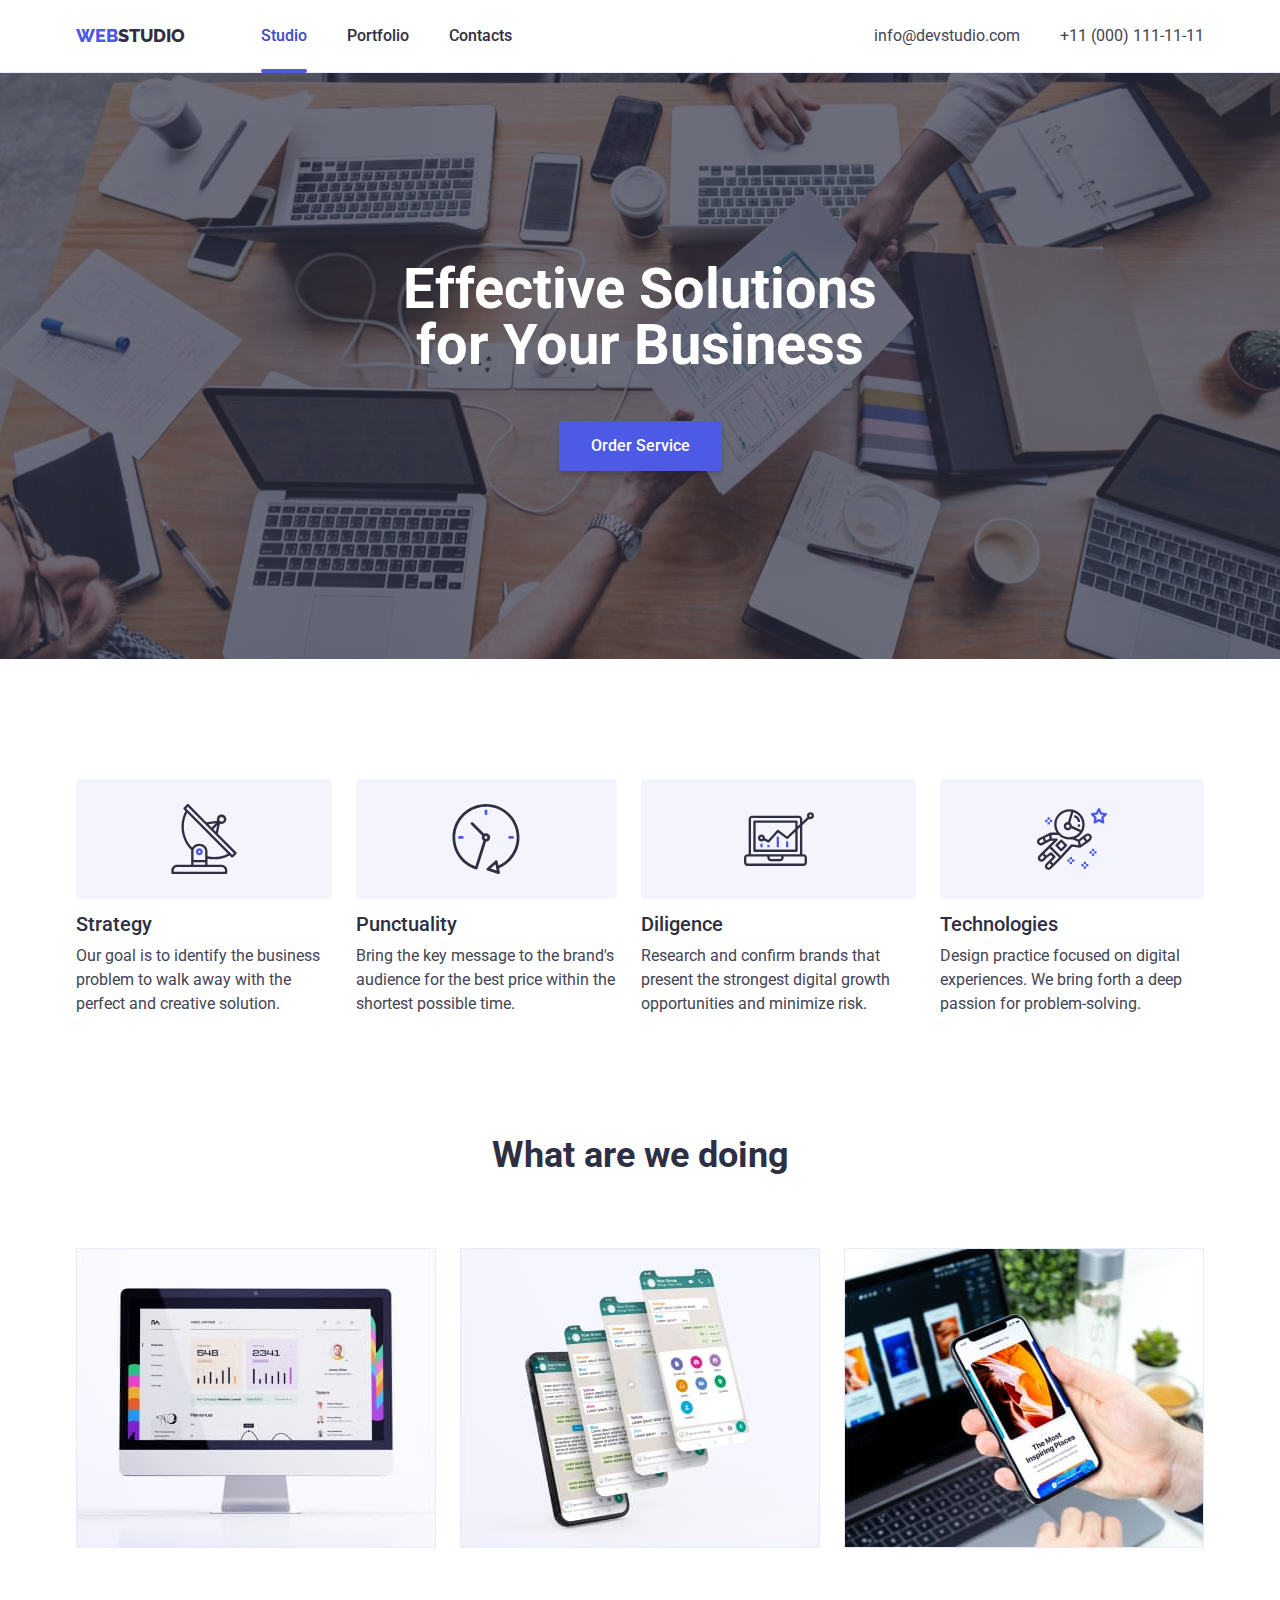
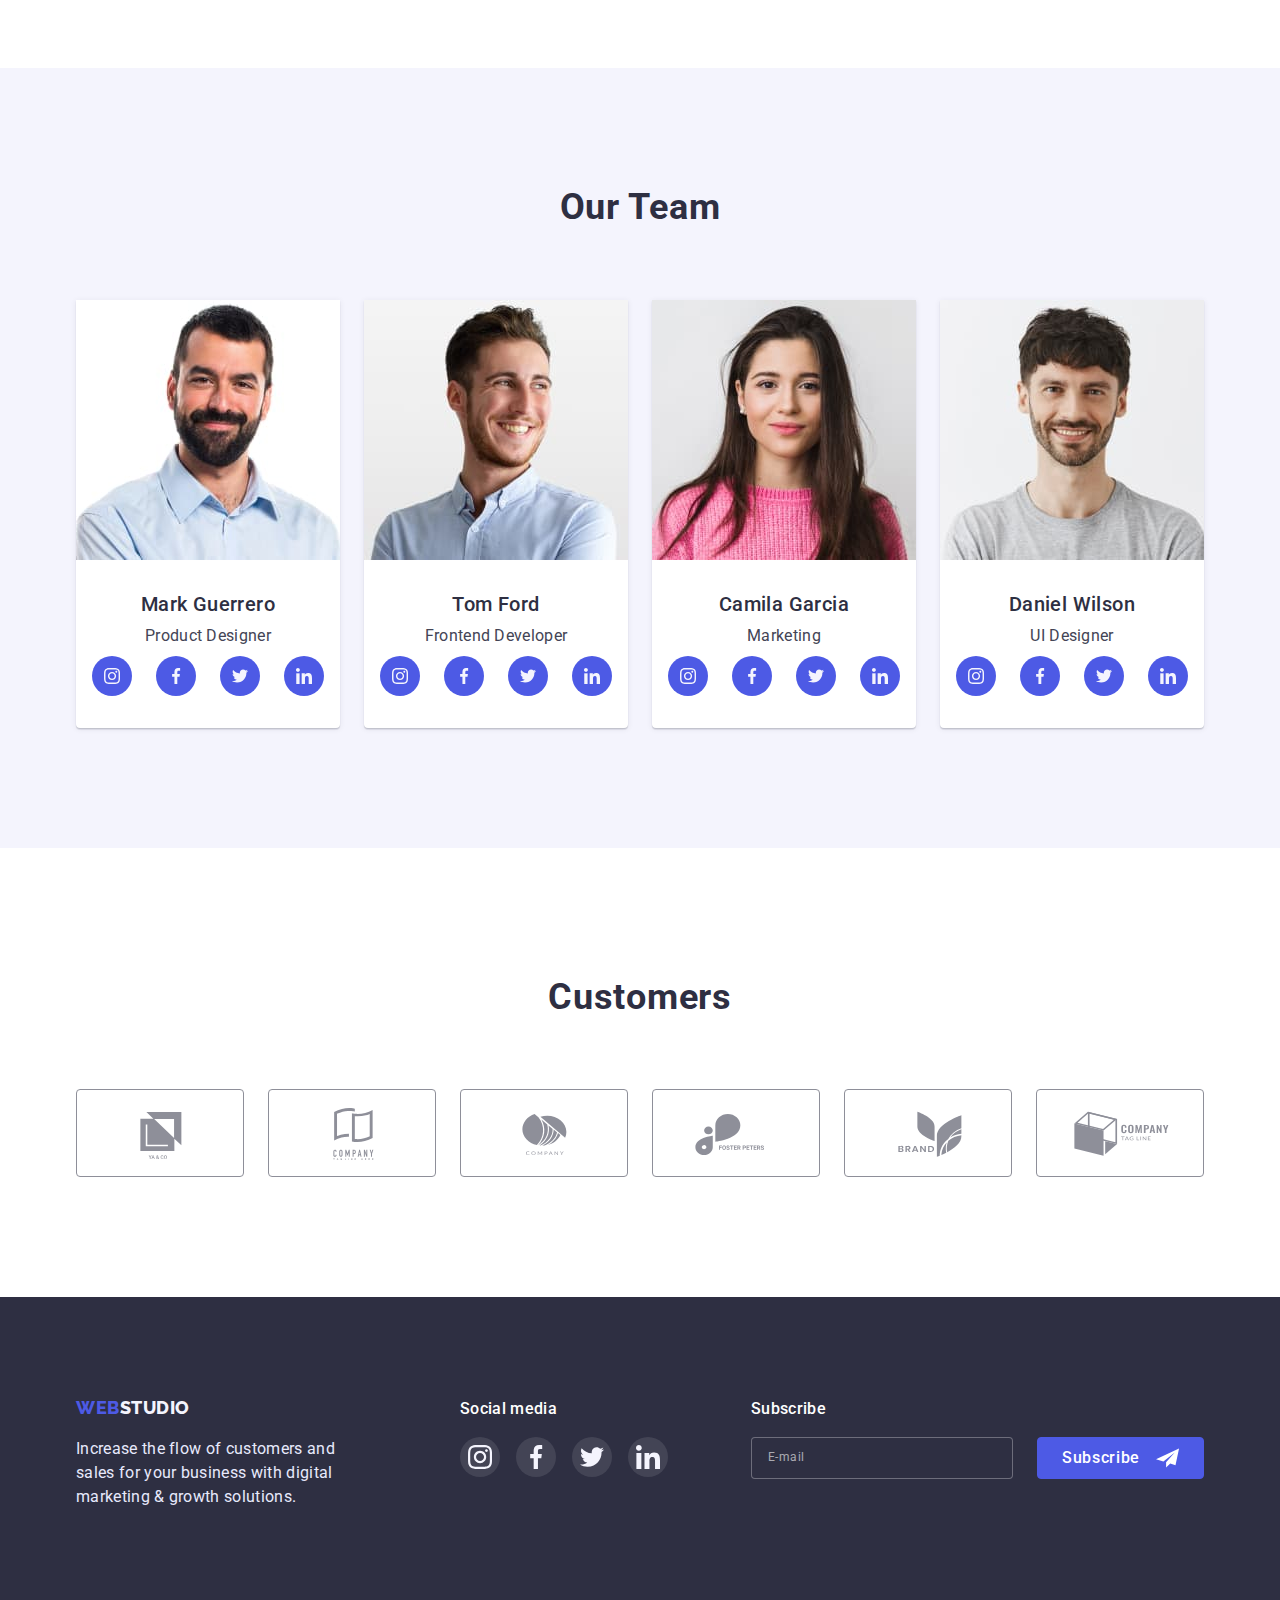
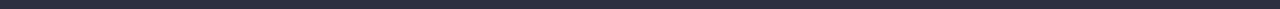
==== commit 7a113564: "2" ====
--- a/index.html
+++ b/index.html
@@ -4,7 +4,7 @@
     <meta charset="UTF-8" />
     <meta http-equiv="X-UA-Compatible" content="IE=edge" />
     <meta name="viewport" content="width=device-width, initial-scale=1.0" />
-    <title>Document</title>
+    <title>WebStudio</title>
     <link
       rel="stylesheet"
       href="https://cdn.jsdelivr.net/npm/modern-normalize@1.1.0/modern-normalize.min.css"
@@ -422,6 +422,19 @@
             </li>
           </ul>
         </div>
+
+        <div class="footer-form-cont">
+          <p class="text-soc">Subscribe</p>
+          <form class="footer-form">
+            <input type="email" name="" class="email" placeholder="E-mail" />
+            <button type="submit" class="email-form-button">
+              Subscribe
+              <svg class="telegram" width="24px" height="24px">
+                <use href="./images/sprite.svg#icon-telegram"></use>
+              </svg>
+            </button>
+          </form>
+        </div>
       </div>
     </footer>
     <div class="backdrop is-hidden" data-modal>
@@ -431,6 +444,80 @@
             <use href="./images/sprite.svg#close-modal"></use>
           </svg>
         </button>
+        <h2 class="modal-text">
+          Leave your contacts and we will call you back
+        </h2>
+        <form class="modal-form">
+          <label class="form-label">
+            <span class="form-text">Name</span>
+            <div class="form-icon-container">
+              <input
+                type="text"
+                name="user-name"
+                class="modal-form-input"
+                autofocus
+                required
+                minlength="2"
+              />
+              <svg class="modal-form-icon" width="18" height="18">
+                <use href="./images/sprite.svg#frame"></use>
+              </svg>
+            </div>
+          </label>
+
+          <label class="form-label">
+            <span class="form-text">Phone</span>
+            <div class="form-icon-container">
+              <input
+                type="tel"
+                name="user-phone"
+                class="modal-form-input"
+                required
+              />
+              <svg class="modal-form-icon" width="18" height="24">
+                <use href="./images/sprite.svg#phone"></use>
+              </svg>
+            </div>
+          </label>
+
+          <label class="form-label">
+            <span class="form-text">Email</span>
+            <div class="form-icon-container">
+              <input
+                type="email"
+                name="user-email"
+                class="modal-form-input"
+                required
+              />
+              <svg class="modal-form-icon" width="18" height="24">
+                <use href="./images/sprite.svg#email"></use>
+              </svg>
+            </div>
+          </label>
+
+          <label class="form-label">
+            <span class="form-text">Comment</span>
+            <textarea
+              name="form-user-comment"
+              placeholder="Text input"
+              class="form-user-comment"
+            >
+            </textarea>
+          </label>
+
+          <input
+            id="user-policy"
+            type="checkbox"
+            name="user-policy"
+            class="modal-form-input-check visually-hidden"
+          />
+          <label for="user-policy" class="form-user-policy">
+            I accept the terms and conditions of the&nbsp;
+            <a href="./index.html">Privacy Policy</a>
+          </label>
+
+          <button type="submit" class="form-button">Send</button>
+        </form>
       </div>
     </div>
     <script src="./js/modal.js"></script>
--- a/css/styles.css
+++ b/css/styles.css
@@ -128,7 +128,7 @@
   color: var(--IRIS);
 }
 
-.scale {
+/* .scale {
   color: var(--NAVY-BLUE);
   position: relative;
   color: var(--ocean);
@@ -150,10 +150,10 @@
 .scale:is(:hover, :focus)::after {
   transform: scaleX(1);
   border-radius: 4px;
-}
+} */
 
 .current {
-  padding-bottom: 26px;
+  padding-bottom: 28px;
   position: relative;
   color: var(--ocean);
 }
@@ -567,6 +567,92 @@
   margin-right: 16px;
 }
 
+.text-soc {
+  margin-bottom: 16px;
+
+  font-weight: 500;
+  font-size: 16px;
+  line-height: 1.5;
+  letter-spacing: 0.02em;
+  color: #ffffff;
+}
+
+.footer-form-cont {
+  margin-left: auto;
+  width: 453px;
+}
+
+.footer-form {
+  display: flex;
+  gap: 24px;
+}
+
+.email {
+  width: 264px;
+
+  font-size: 12px;
+  line-height: 1.3;
+  display: flex;
+  align-items: center;
+  letter-spacing: 0.04em;
+  color: #f4f4fd;
+
+  border: 1px solid rgba(255, 255, 255, 0.3);
+  border-radius: 4px;
+
+  padding-left: 16px;
+  padding-top: 10px;
+  padding-bottom: 10px;
+
+  background-color: #2e2f42;
+  outline: none;
+}
+
+.email::placeholder {
+  font-size: 12px;
+  line-height: 2;
+  align-items: center;
+  letter-spacing: 0.04em;
+  color: rgba(255, 255, 255, 0.6);
+  transition: border-color 250ms cubic-bezier(0.4, 0, 0.2, 1);
+}
+
+.email:focus {
+  border-color: #4d5ae5;
+}
+
+.email-form-button {
+  display: flex;
+  align-items: center;
+  justify-content: center;
+  min-width: 165px;
+  padding: 8px 24px;
+
+  font-weight: 500;
+  font-size: 16px;
+  line-height: 1.3;
+  align-items: center;
+  text-align: center;
+  letter-spacing: 0.04em;
+
+  color: #ffffff;
+  outline: none;
+  background-color: #4d5ae5;
+  border: 1px solid #4d5ae5;
+  border-radius: 4px;
+
+  transition: background-color 250ms cubic-bezier(0.4, 0, 0.2, 1);
+}
+
+.email-form-button:is(:hover, :focus) {
+  background-color: var(--ocean);
+}
+
+.telegram {
+  fill: #ffffff;
+  margin-left: 16px;
+}
+
 /* portfolio */
 
 /* filrt */
@@ -600,7 +686,6 @@
 .filtr-btn:focus,
 .filtr-btn:hover {
   color: var(--white);
-  font-weight: 500;
   background: var(--ocean);
   box-shadow: 0px 3px 1px rgba(0, 0, 0, 0.1), 0px 2px 1px rgba(0, 0, 0, 0.08),
     0px 2px 2px rgba(0, 0, 0, 0.12);
@@ -671,7 +756,7 @@
   width: 100%;
   height: 100%;
   overflow: auto;
-  transform: scaleX(0);
+  transform: scaleY(0);
 
   font-weight: 400;
   font-size: 16px;
@@ -684,7 +769,7 @@
 }
 
 .team-list-link:is(:hover, :focus) .card-hiden {
-  transform: scaleX(1);
+  transform: scaleY(1);
 }
 /* end */
 
@@ -707,8 +792,10 @@
   top: 50%;
   left: 50%;
   transform: translate(-50%, -50%) scaleY(1);
+  padding: 72px 24px 16px 24px;
   width: 408px;
   height: 576px;
+  border-radius: 4px;
   background-color: #fcfcfc;
   box-shadow: 0px 1px 1px rgba(0, 0, 0, 0.14), 0px 1px 3px rgba(0, 0, 0, 0.12),
     0px 2px 1px rgba(0, 0, 0, 0.2);
@@ -754,3 +841,167 @@
   visibility: hidden;
   pointer-events: none;
 }
+
+/* modal */
+
+.modal-text {
+  margin-bottom: 16px;
+
+  font-weight: 500;
+  font-size: 16px;
+  line-height: 1.5;
+  text-align: center;
+  letter-spacing: 0.02em;
+  color: #2e2f42;
+}
+
+.form-text {
+  margin-bottom: 4px;
+
+  font-weight: 400;
+  font-size: 12px;
+  line-height: 1.3;
+  letter-spacing: 0.04em;
+  color: #8e8f99;
+
+  display: block;
+}
+
+.form-label {
+  margin-bottom: 8px;
+}
+
+.modal-form {
+  display: flex;
+  flex-direction: column;
+}
+
+.modal-form-input {
+  display: block;
+
+  border: 1px solid #21212133;
+  border-radius: 4px;
+  width: 100%;
+  height: 36px;
+
+  padding-left: 38px;
+
+  font-weight: 400;
+  font-size: 12px;
+  line-height: 1.3;
+  letter-spacing: 0.04em;
+  color: #000000;
+  transition: border-color 250ms cubic-bezier(0.4, 0, 0.2, 1);
+}
+
+.modal-form-input:focus {
+  outline: none;
+  border-color: #4d5ae5;
+}
+
+.modal-form-icon {
+  transition: fill 250ms cubic-bezier(0.4, 0, 0.2, 1);
+}
+
+.modal-form-input:focus + .modal-form-icon {
+  fill: #4d5ae5;
+}
+
+.form-user-comment {
+  width: 100%;
+  min-height: 120px;
+  resize: none;
+  padding: 10px 14px;
+
+  border: 1px solid #21212133;
+  border-radius: 4px;
+
+  font-weight: 400;
+  font-size: 12px;
+  line-height: 1.3;
+  letter-spacing: 0.04em;
+}
+
+.form-user-comment::placeholder {
+  color: rgba(117, 117, 117, 0.5);
+}
+
+.form-user-comment:focus {
+  outline: none;
+  border-color: #4d5ae5;
+}
+
+.form-icon-container {
+  position: relative;
+}
+
+.modal-form-icon {
+  position: absolute;
+  top: 50%;
+  left: 16px;
+  transform: translate(0, -50%);
+  display: block;
+}
+
+.form-user-policy {
+  display: flex;
+  font-size: 12px;
+  line-height: 1.3;
+  letter-spacing: 0.04em;
+  color: #757575;
+  align-items: center;
+  margin-bottom: 20px;
+}
+
+.form-user-policy::before {
+  content: "";
+  width: 16px;
+  height: 16px;
+  border: 1.25px solid #2e2f42;
+  border-radius: 2px;
+  border-color: #2e2f42;
+  display: block;
+  cursor: pointer;
+  margin-right: 8px;
+}
+
+.modal-form-input-check:checked + .form-user-policy::before {
+  background-color: #4d5ae5;
+  background-image: url(../images/vector.svg);
+  background-repeat: no-repeat;
+  background-position: center;
+}
+
+.modal-form-input-check:focus + .form-user-policy::before {
+  outline: 1px solid #4d5ae5;
+}
+
+.form-button {
+  font-weight: 500;
+  font-size: 16px;
+  line-height: 24px;
+  letter-spacing: 0.04em;
+  color: #ffffff;
+  text-align: center;
+  min-width: 169px;
+  height: 56px;
+  padding: 16px 32px;
+  background-color: #4d5ae5;
+  border-radius: 4px;
+  border-color: #4d5ae5;
+  outline: none;
+
+  display: flex;
+  align-items: center;
+  justify-content: center;
+  flex-direction: column;
+  margin: 0 auto;
+
+  box-shadow: 0px 4px 4px rgba(0, 0, 0, 0.15), 0px 4px 4px rgba(0, 0, 0, 0.15);
+
+  transition: background-color 250ms cubic-bezier(0.4, 0, 0.2, 1);
+}
+
+.form-button:is(:hover, :focus) {
+  background-color: var(--ocean);
+}
